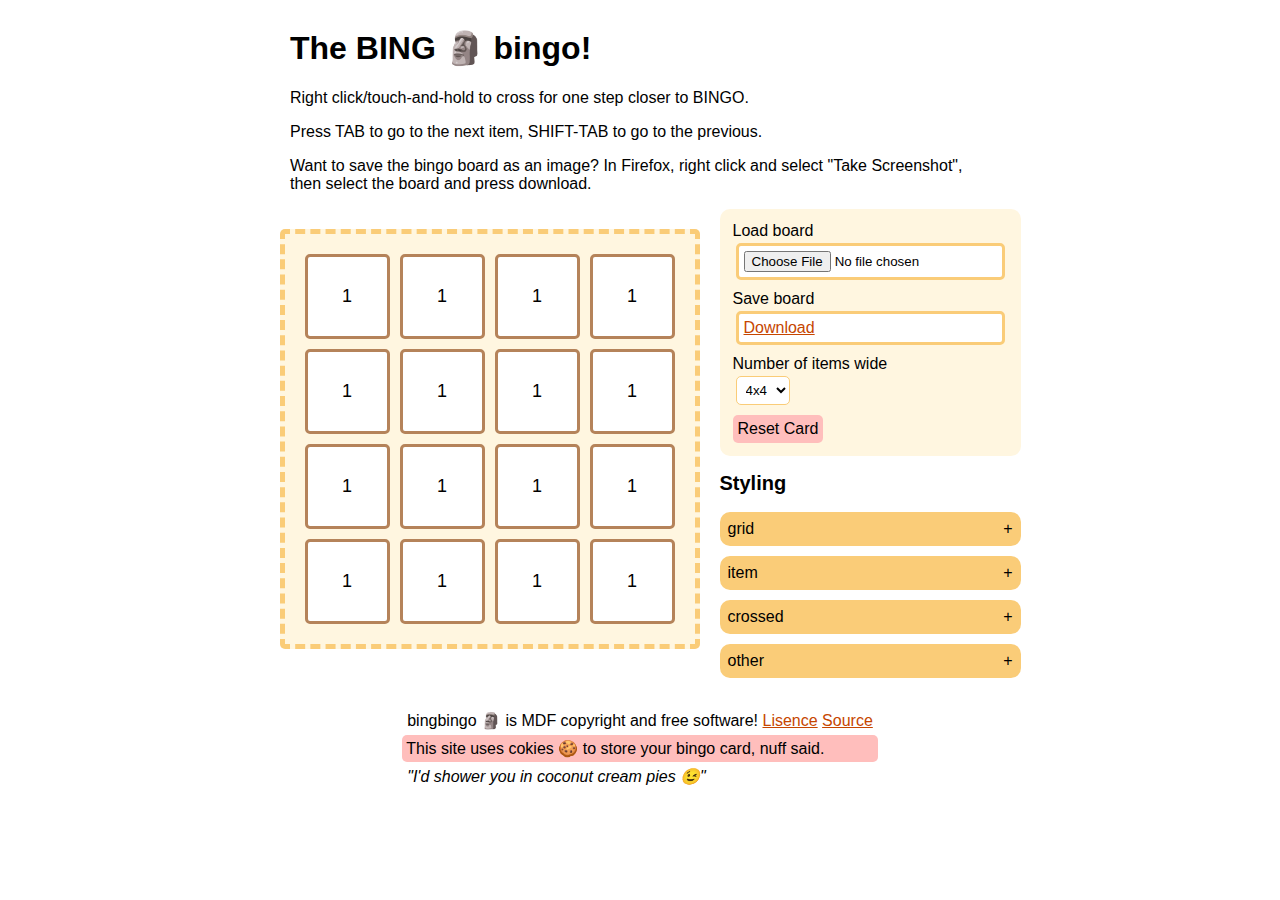
==== public/index.html @ ae093c33 "Reset button and stupid bug fix" ====
<!DOCTYPE html>
<html lang="en-US">
  <head>
    <meta charset="utf-8" name="viewport" content="width=device-width,initial-scale=1" />
    <link rel="stylesheet" href="styles.css">
    <script src="code.js" defer></script>
    <title>🗿 bingbingo</title>
  </head>
    <body>
      <div class="resp-margin">
        <h1>The BING 🗿 bingo!</h1>
        <p>Right click/touch-and-hold to cross for one step closer to BINGO.</p>
        <p>Press TAB to go to the next item, SHIFT-TAB to go to the previous.</p>
        <p>Want to save the bingo board as an image? In Firefox, right click and
        select "Take Screenshot", then select the board and press download.</p>
      </div>
      <div class="card">
        <table class="grid"></table>
        <div class="controls">
          <div class="controls-section-container">
            <label class="control-container">Load board
            <input class="load control" type="file"></label>
            <label class="control-container">Save board
            <a class="save control">Download</a></label>
            <label class="control-container">Number of items wide
            <select class="size control">
              <option value="3">3x3</option>
              <option value="4">4x4</option>
              <option value="5">5x5</option>
              <option value="6">6x6</option>
              <option value="7">7x7</option>
              <option value="8">8x8</option>
            </select></label>
            <button class="reset control-container">Reset Card</button>
          </div>
          <h2>Styling</h2>
          <div class="style-section-container"></div>
          <button class="collapsible style-section-heading">other</button>
          <div class="style-section">
            <label class="control-container">Tolerance <input type="number" class="tolerance control"></label>
          </div>
        </div>
      </div>
      <template class="style-section-template">
        <button class="collapsible style-section-heading">Collapse</button>
        <div class="style-section">
          <label class="control-container">Size <input type="number" class="style pixelSize control"></label>
          <label class="control-container">Padding <input type="number" class="style padding control"></label>
          <label class="control-container">Background color <input type="color" class="style backgroundColor control"></label>
          <label class="control-container">Background image <input type="file" accept="image/*" class="style backgroundImage control"></label>
          <label class="control-container">Font size <input type="number" class="style fontSize control"></label>
          <label class="control-container">Spacing <input type="number" class="style borderSpacing control"></label>
          <label class="control-container">Border color <input type="color" class="style borderColor control"></label>
          <label class="control-container">Border width <input type="number" class="style borderWidth control"></label>
          <label class="control-container">Border radius <input type="number" class="style borderRadius control"></label>
          <label class="control-container">Border style
            <select class="style borderStyle control">
              <option value="solid">solid</option>
              <option value="none">none</option>
              <option value="dotted">dotted</option>
              <option value="dashed">dashed</option>
              <option value="groove">groove</option>
              <option value="double">double</option>
              <option value="inset">inset</option>
              <option value="ridge">ridge</option>
            </select>
          <br></label>
        </div>
      </template>
      <br>
      <footer class="resp-margin">
        <p>
        bingbingo 🗿 is MDF copyright and free software!
        <a href="COPYING">Lisence</a>
        <a href="https://github.com/Rakarake/bingbingo">Source</a>
        </p>
        <div class="cookie-notice">
        This site uses cokies 🍪 to store your bingo card, nuff said.
        </div>
        <p><i>"I'd shower you in coconut cream pies 😉"</i></p>
      </footer>
    </body>
</html>
---- public/styles.css ----
/* Bingo board necesseties */
.grid,.bingo-item,.crossed {
  background-size: 100% 100%;
}
.bingo-text {
  text-align: center;
}

/* General page styling */
body {
  font-family: sans-serif;
  font-size: 12pt;
  display: flex;
  flex-direction: column;
  justify-content: center;
  align-items: center;
}
button {
  font-size: 12pt;
}

.card {
  display: flex;
  flex-wrap: wrap;
  justify-content: center;
}
.grid {
  margin: 20px; /* Optional: Add some spacing between elements */
}

.collapsible {
  cursor: pointer;
  padding: 8px;
  width: 100%;
  border: none;
  text-align: left;
  background-color: #FACC78;
  border-radius: 10px;
}

.controls-section-container {
  background-color: #FFF6E0;
  padding: 3px;
  border-radius: 10px;
}

input,select,.save {
  border-radius: 5px;
  border-style: solid;
  border-color: #FACC78;
  background-color: white;
  padding: 5px;
}

.style-section {
  /* Required for animation */
  max-height: 0;
  overflow: hidden;
  transition: max-height 0.2s ease-out;
  background-color: #FFF6E0;
  border-radius: 0px 0px 10px 10px;
  margin-bottom: 10px;
}

.collapsible:after {
  content: '+';
  float: right;
}

.active {
  border-radius: 10px 10px 0px 0px;
}

.active:after {
  content: "-";
}

a {
  color: #C64600;
}

h2 {
  font-size: 15pt;
}

.control-container {
  display: block;
  margin: 10px;
}

.reset {
  background-color: #ffbebc;
  border-style: none;
  border-radius: 5px;
  padding: 5px;
}
.reset:hover {
  background-color: #ffb1ac;
}
.reset:active {
  background-color: #ff968f;
}

.control {
  display: block;
  margin: 3px;
}

.resp-margin {
  max-width: 700px;
}

footer p {
  margin: 5px;
}

.cookie-notice {
  background-color: #ffbebc;
  border-radius: 5px;
  padding: 4px;
}
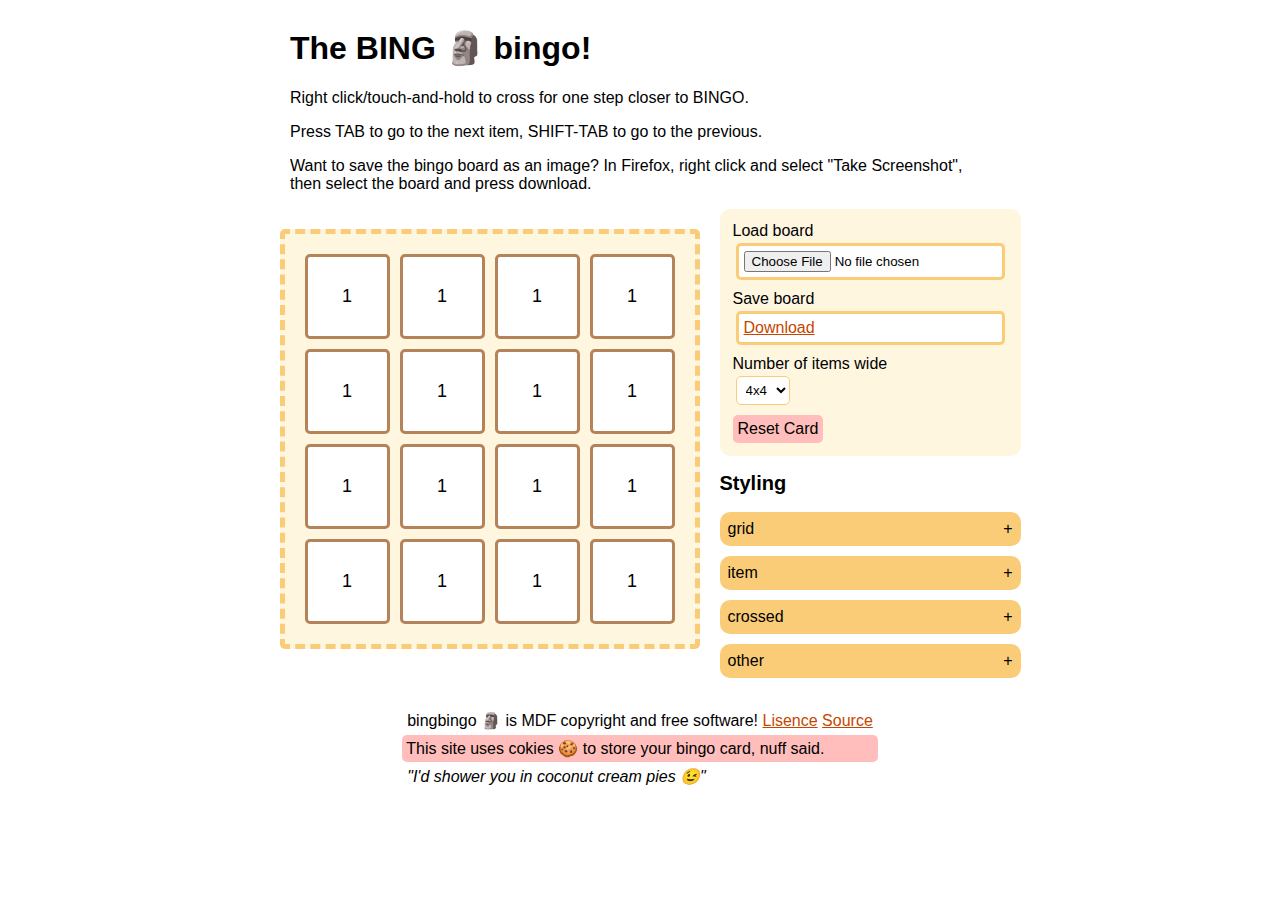
==== commit 4b03f11a: "Refactored, made lists to objects" ====
--- a/public/index.html
+++ b/public/index.html
@@ -49,6 +49,7 @@
           <label class="control-container">Background color <input type="color" class="style backgroundColor control"></label>
           <label class="control-container">Background image <input type="file" accept="image/*" class="style backgroundImage control"></label>
           <label class="control-container">Font size <input type="number" class="style fontSize control"></label>
+          <label class="control-container">Font<input type="file" class="style fontFamily control"></label>
           <label class="control-container">Spacing <input type="number" class="style borderSpacing control"></label>
           <label class="control-container">Border color <input type="color" class="style borderColor control"></label>
           <label class="control-container">Border width <input type="number" class="style borderWidth control"></label>
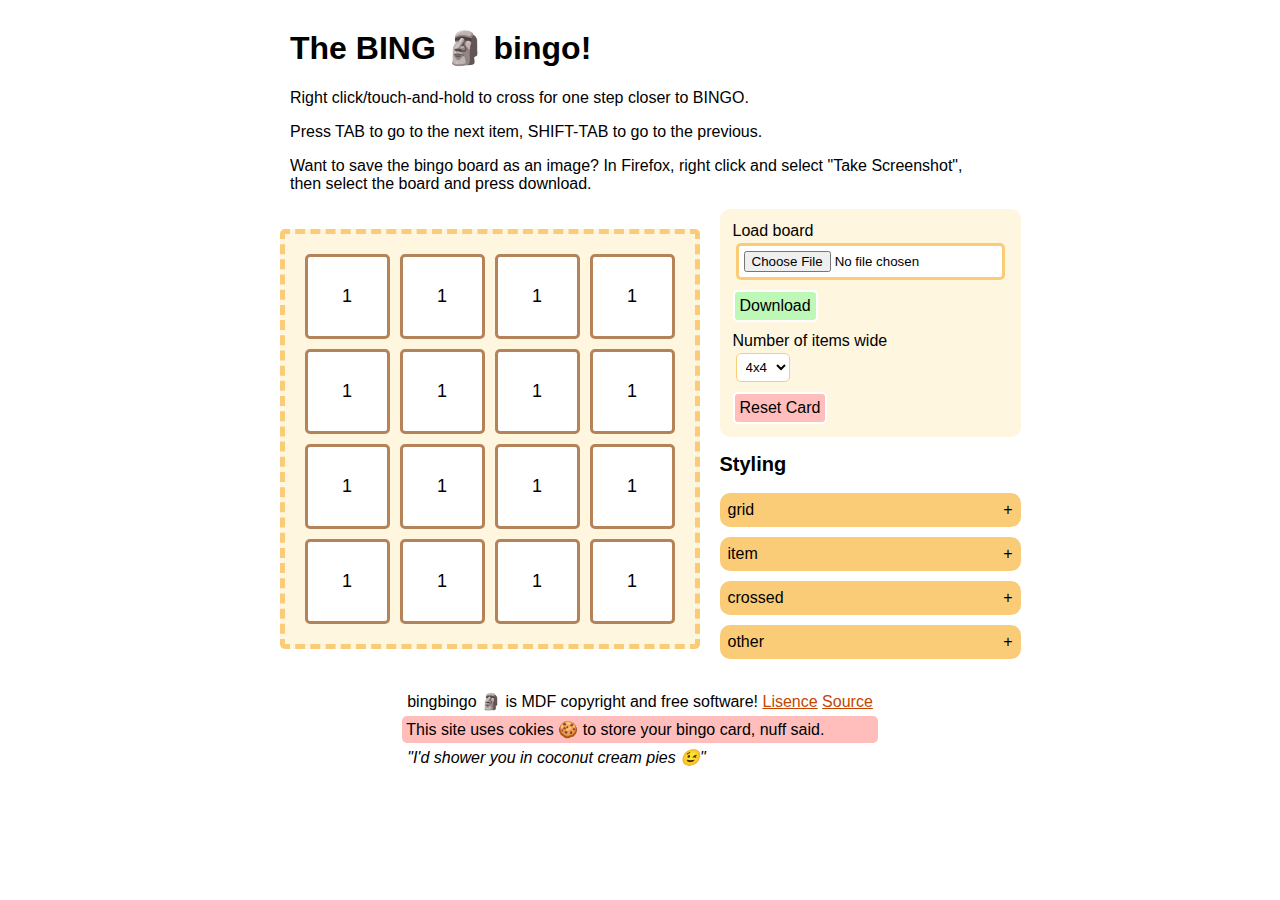
==== commit cd3aee4e: "Made proper download button, fixed performance" ====
--- a/public/index.html
+++ b/public/index.html
@@ -20,8 +20,7 @@
           <div class="controls-section-container">
             <label class="control-container">Load board
             <input class="load control" type="file"></label>
-            <label class="control-container">Save board
-            <a class="save control">Download</a></label>
+            <button class="save control-container">Download</button>
             <label class="control-container">Number of items wide
             <select class="size control">
               <option value="3">3x3</option>
--- a/public/styles.css
+++ b/public/styles.css
@@ -88,17 +88,31 @@
   margin: 10px;
 }
 
+
+button.control-container {
+  border-style: solid;
+  border-color: white;
+  border-radius: 5px;
+  padding: 5px;
+}
+
 .reset {
   background-color: #ffbebc;
-  border-style: none;
-  border-radius: 5px;
-  padding: 5px;
 }
 .reset:hover {
   background-color: #ffb1ac;
 }
 .reset:active {
   background-color: #ff968f;
+}
+.save {
+  background-color: #bef8b7;
+}
+.save:hover {
+  background-color: #acf7a3;
+}
+.save:active {
+  background-color: #84e478;
 }
 
 .control {
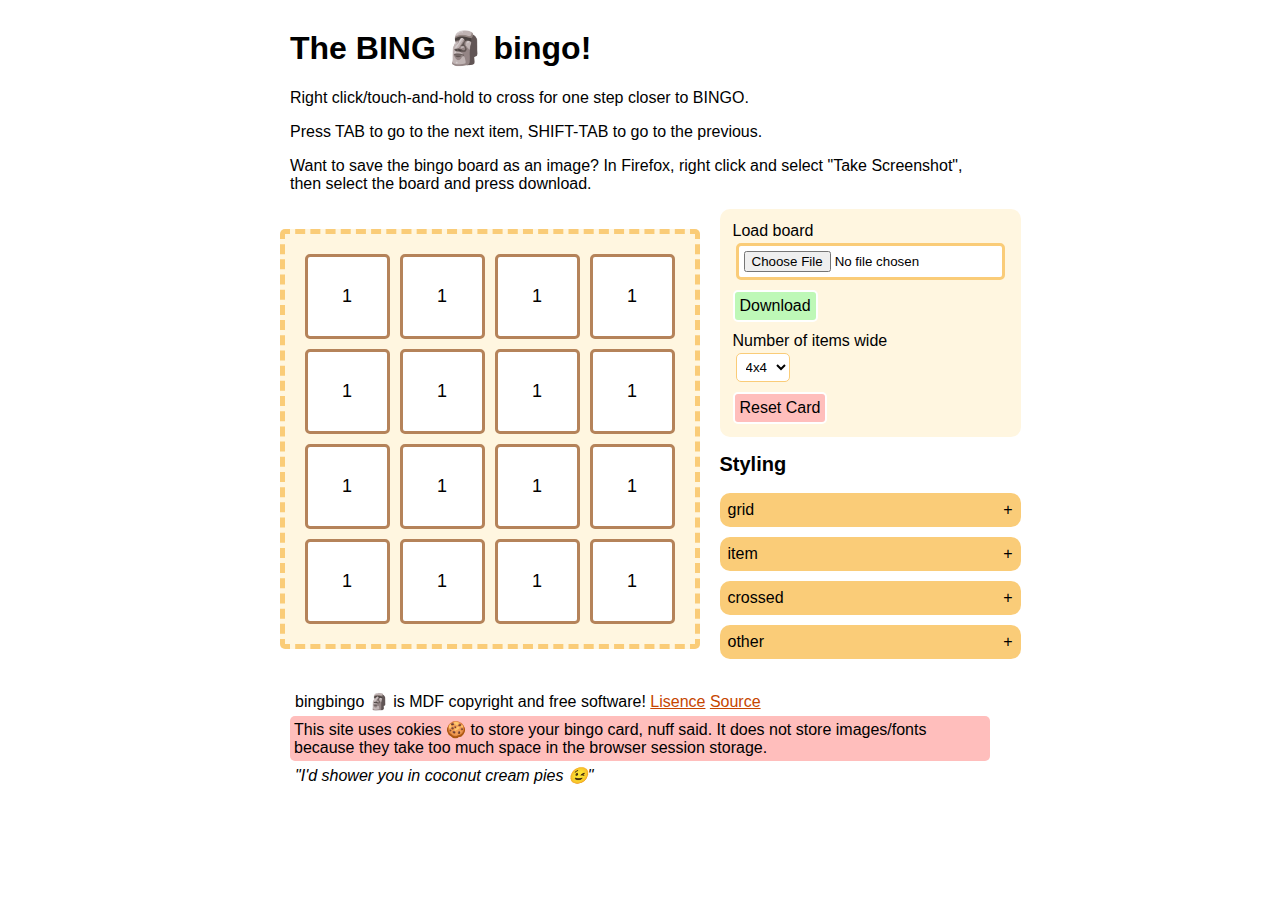
==== commit 77e4c8b1: "Autosaving all but images" ====
--- a/public/index.html
+++ b/public/index.html
@@ -75,7 +75,9 @@
         <a href="https://github.com/Rakarake/bingbingo">Source</a>
         </p>
         <div class="cookie-notice">
-        This site uses cokies 🍪 to store your bingo card, nuff said.
+        This site uses cokies 🍪 to store your bingo card, nuff said. It does not
+        store images/fonts because they take too much space in the browser session
+        storage.
         </div>
         <p><i>"I'd shower you in coconut cream pies 😉"</i></p>
       </footer>
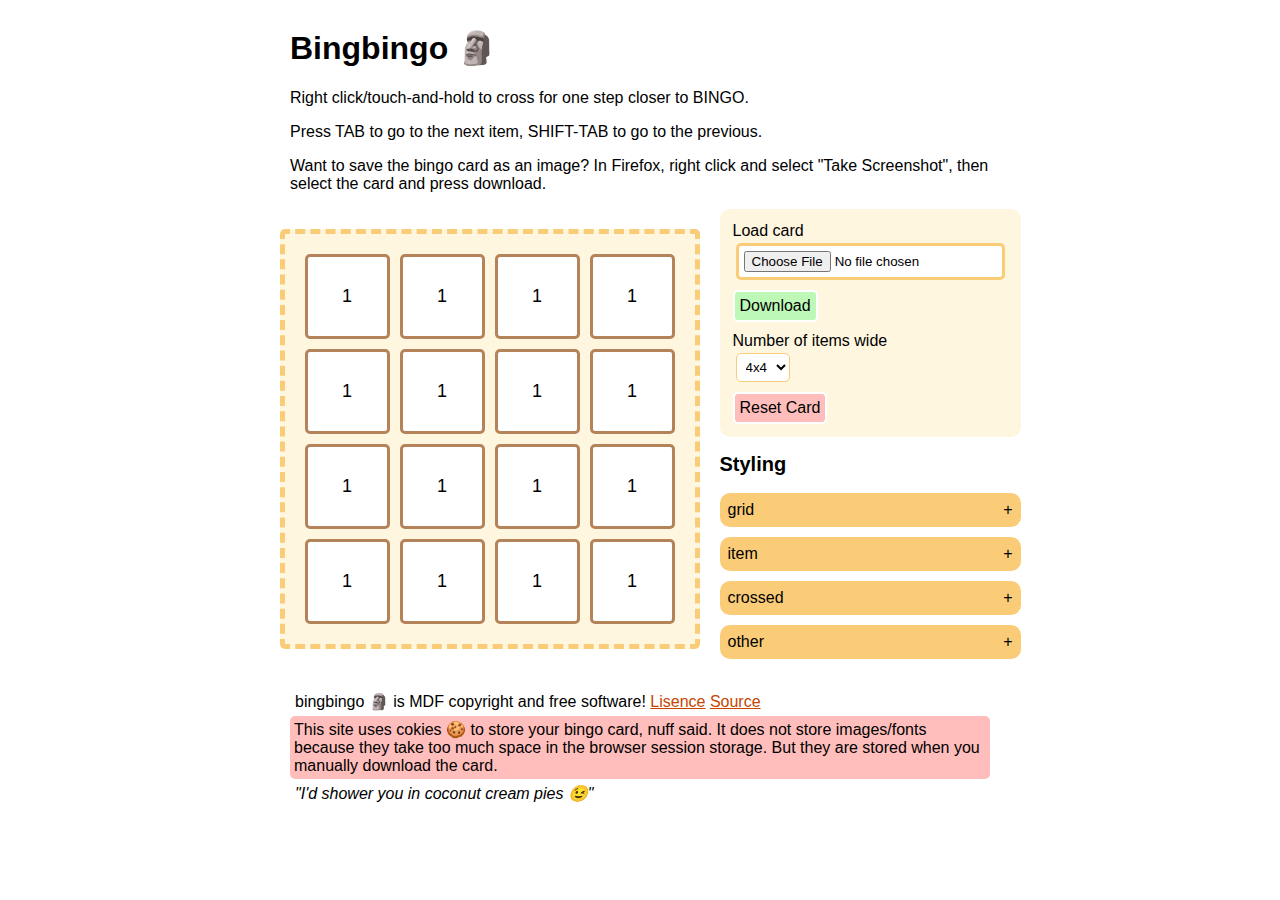
==== commit a15b0c52: "Clear" ====
--- a/public/index.html
+++ b/public/index.html
@@ -8,17 +8,17 @@
   </head>
     <body>
       <div class="resp-margin">
-        <h1>The BING 🗿 bingo!</h1>
+        <h1>Bingbingo 🗿</h1>
         <p>Right click/touch-and-hold to cross for one step closer to BINGO.</p>
         <p>Press TAB to go to the next item, SHIFT-TAB to go to the previous.</p>
-        <p>Want to save the bingo board as an image? In Firefox, right click and
-        select "Take Screenshot", then select the board and press download.</p>
+        <p>Want to save the bingo card as an image? In Firefox, right click and
+        select "Take Screenshot", then select the card and press download.</p>
       </div>
       <div class="card">
         <table class="grid"></table>
         <div class="controls">
           <div class="controls-section-container">
-            <label class="control-container">Load board
+            <label class="control-container">Load card
             <input class="load control" type="file"></label>
             <button class="save control-container">Download</button>
             <label class="control-container">Number of items wide
@@ -77,7 +77,7 @@
         <div class="cookie-notice">
         This site uses cokies 🍪 to store your bingo card, nuff said. It does not
         store images/fonts because they take too much space in the browser session
-        storage.
+        storage. But they are stored when you manually download the card.
         </div>
         <p><i>"I'd shower you in coconut cream pies 😉"</i></p>
       </footer>
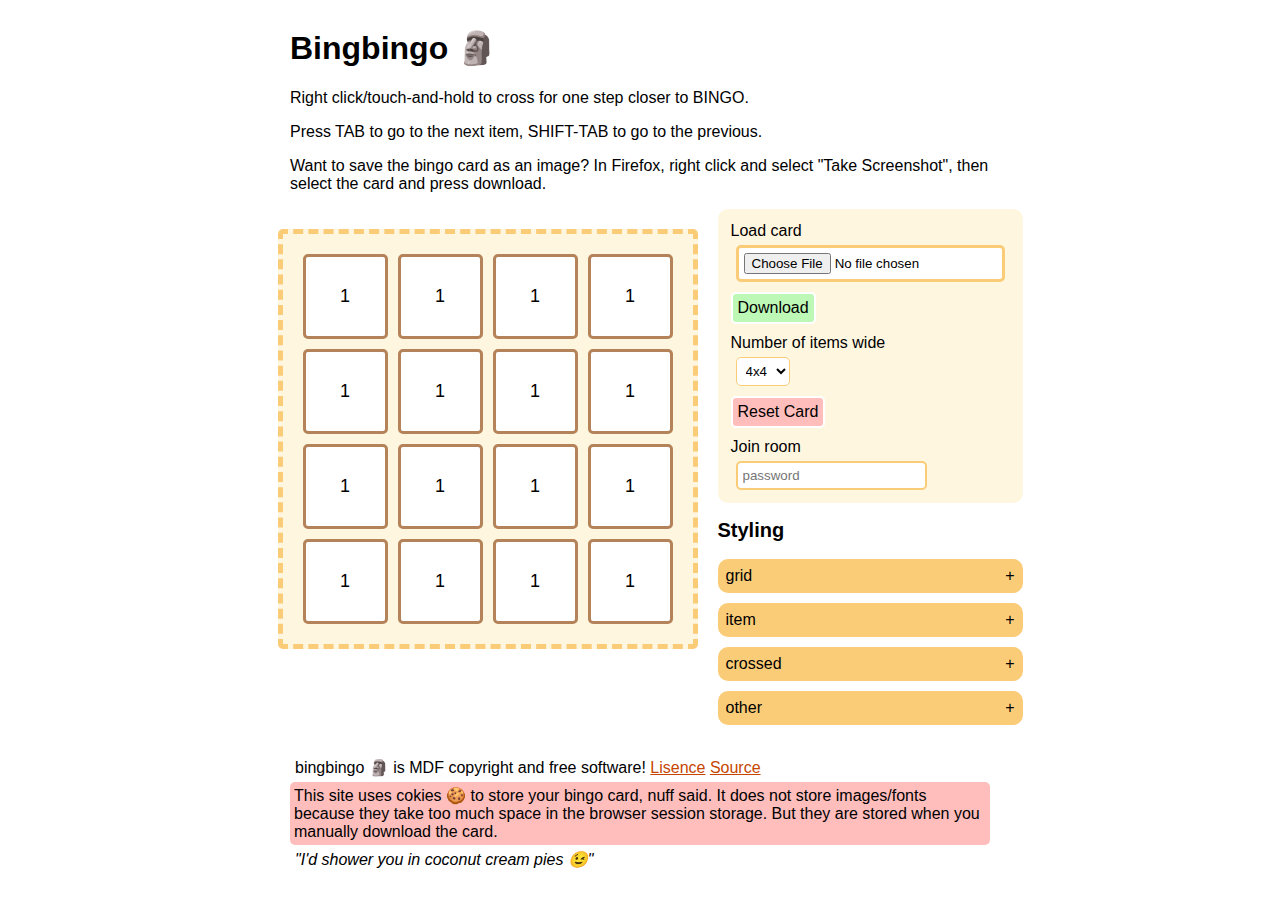
==== commit 9ec20e37: "Fronted to join room" ====
--- a/public/index.html
+++ b/public/index.html
@@ -31,6 +31,10 @@
               <option value="8">8x8</option>
             </select></label>
             <button class="reset control-container">Reset Card</button>
+            <label class="control-container">
+              Join room
+              <input class="join control" type="url" placeholder="password">
+            </label>
           </div>
           <h2>Styling</h2>
           <div class="style-section-container"></div>
--- a/public/styles.css
+++ b/public/styles.css
@@ -117,7 +117,7 @@
 
 .control {
   display: block;
-  margin: 3px;
+  margin: 5px;
 }
 
 .resp-margin {
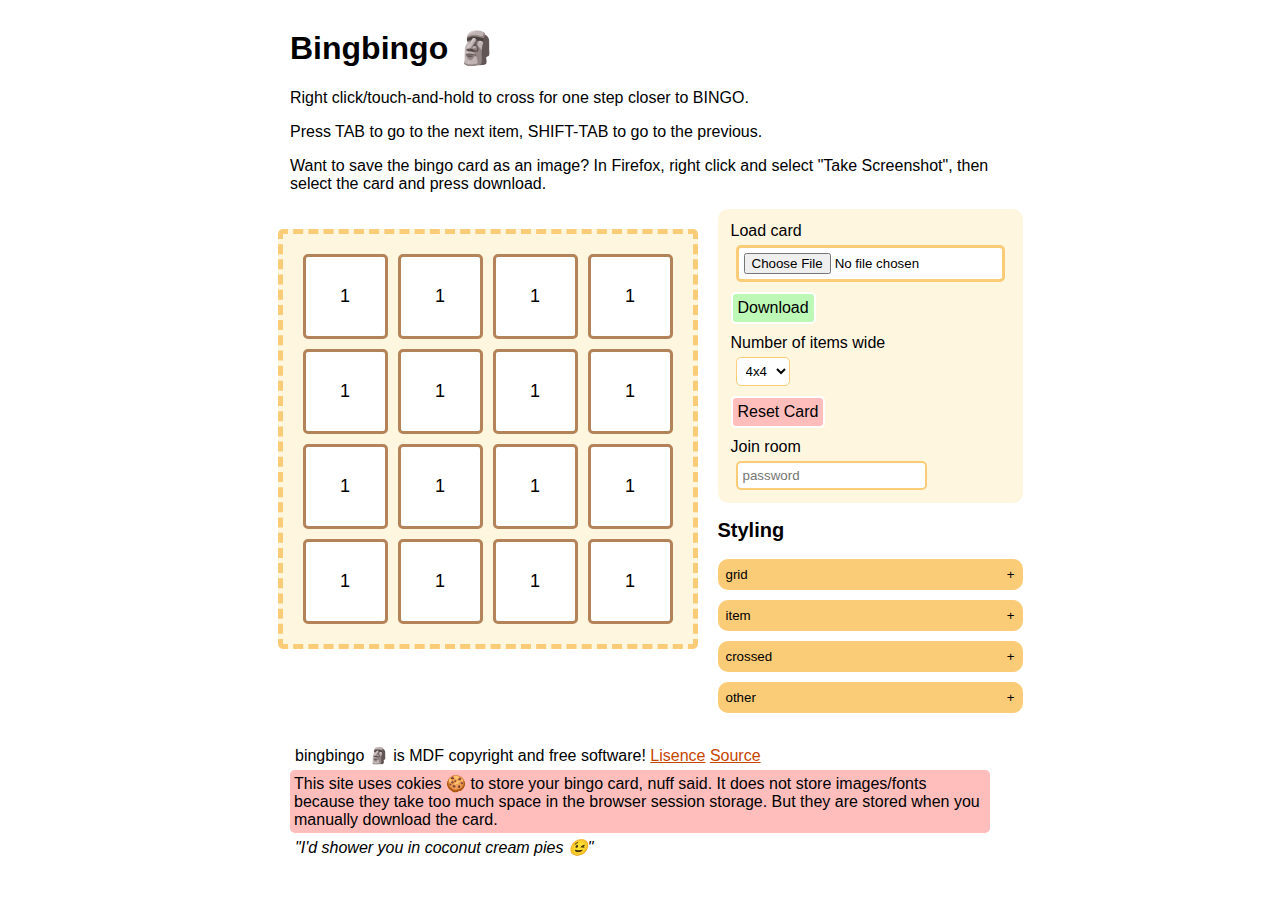
==== commit de57877a: "Kinda ready for backend" ====
--- a/public/index.html
+++ b/public/index.html
@@ -2,7 +2,9 @@
 <html lang="en-US">
   <head>
     <meta charset="utf-8" name="viewport" content="width=device-width,initial-scale=1" />
+    <link rel="stylesheet" href="card.css">
     <link rel="stylesheet" href="styles.css">
+    <script src="card.js" defer></script>
     <script src="code.js" defer></script>
     <title>🗿 bingbingo</title>
   </head>
--- a/public/card.css
+++ b/public/card.css
@@ -0,0 +1,119 @@
+/* Bingo board necesseties */
+.grid,.bingo-item,.crossed {
+  background-size: 100% 100%;
+}
+.bingo-text {
+  text-align: center;
+}
+
+.card {
+  display: flex;
+  flex-wrap: wrap;
+  justify-content: center;
+}
+.grid {
+  margin: 20px; /* Optional: Add some spacing between elements */
+}
+
+.collapsible {
+  cursor: pointer;
+  padding: 8px;
+  width: 100%;
+  border: none;
+  text-align: left;
+  background-color: #FACC78;
+  border-radius: 10px;
+}
+
+.controls-section-container {
+  background-color: #FFF6E0;
+  padding: 3px;
+  border-radius: 10px;
+}
+
+input,select,.save {
+  border-radius: 5px;
+  border-style: solid;
+  border-color: #FACC78;
+  background-color: white;
+  padding: 5px;
+}
+
+.style-section {
+  /* Required for animation */
+  max-height: 0;
+  overflow: hidden;
+  transition: max-height 0.2s ease-out;
+  background-color: #FFF6E0;
+  border-radius: 0px 0px 10px 10px;
+  margin-bottom: 10px;
+}
+
+.collapsible:after {
+  content: '+';
+  float: right;
+}
+
+.active {
+  border-radius: 10px 10px 0px 0px;
+}
+
+.active:after {
+  content: "-";
+}
+
+a {
+  color: #C64600;
+}
+
+h2 {
+  font-size: 15pt;
+}
+
+.control-container {
+  display: block;
+  margin: 10px;
+}
+
+button.control-container {
+  font-size: 12pt;
+  border-style: solid;
+  border-color: white;
+  border-radius: 5px;
+  padding: 5px;
+}
+
+.reset {
+  background-color: #ffbebc;
+}
+.reset:hover {
+  background-color: #ffb1ac;
+}
+.reset:active {
+  background-color: #ff968f;
+}
+.save {
+  background-color: #bef8b7;
+}
+.save:hover {
+  background-color: #acf7a3;
+}
+.save:active {
+  background-color: #84e478;
+}
+
+.control {
+  display: block;
+  margin: 5px;
+}
+
+.resp-margin {
+  max-width: 700px;
+}
+
+.cookie-notice {
+  background-color: #ffbebc;
+  border-radius: 5px;
+  padding: 4px;
+}
+
--- a/public/styles.css
+++ b/public/styles.css
@@ -1,11 +1,3 @@
-/* Bingo board necesseties */
-.grid,.bingo-item,.crossed {
-  background-size: 100% 100%;
-}
-.bingo-text {
-  text-align: center;
-}
-
 /* General page styling */
 body {
   font-family: sans-serif;
@@ -15,122 +7,8 @@
   justify-content: center;
   align-items: center;
 }
-button {
-  font-size: 12pt;
-}
-
-.card {
-  display: flex;
-  flex-wrap: wrap;
-  justify-content: center;
-}
-.grid {
-  margin: 20px; /* Optional: Add some spacing between elements */
-}
-
-.collapsible {
-  cursor: pointer;
-  padding: 8px;
-  width: 100%;
-  border: none;
-  text-align: left;
-  background-color: #FACC78;
-  border-radius: 10px;
-}
-
-.controls-section-container {
-  background-color: #FFF6E0;
-  padding: 3px;
-  border-radius: 10px;
-}
-
-input,select,.save {
-  border-radius: 5px;
-  border-style: solid;
-  border-color: #FACC78;
-  background-color: white;
-  padding: 5px;
-}
-
-.style-section {
-  /* Required for animation */
-  max-height: 0;
-  overflow: hidden;
-  transition: max-height 0.2s ease-out;
-  background-color: #FFF6E0;
-  border-radius: 0px 0px 10px 10px;
-  margin-bottom: 10px;
-}
-
-.collapsible:after {
-  content: '+';
-  float: right;
-}
-
-.active {
-  border-radius: 10px 10px 0px 0px;
-}
-
-.active:after {
-  content: "-";
-}
-
-a {
-  color: #C64600;
-}
-
-h2 {
-  font-size: 15pt;
-}
-
-.control-container {
-  display: block;
-  margin: 10px;
-}
-
-
-button.control-container {
-  border-style: solid;
-  border-color: white;
-  border-radius: 5px;
-  padding: 5px;
-}
-
-.reset {
-  background-color: #ffbebc;
-}
-.reset:hover {
-  background-color: #ffb1ac;
-}
-.reset:active {
-  background-color: #ff968f;
-}
-.save {
-  background-color: #bef8b7;
-}
-.save:hover {
-  background-color: #acf7a3;
-}
-.save:active {
-  background-color: #84e478;
-}
-
-.control {
-  display: block;
-  margin: 5px;
-}
-
-.resp-margin {
-  max-width: 700px;
-}
 
 footer p {
   margin: 5px;
 }
 
-.cookie-notice {
-  background-color: #ffbebc;
-  border-radius: 5px;
-  padding: 4px;
-}
-
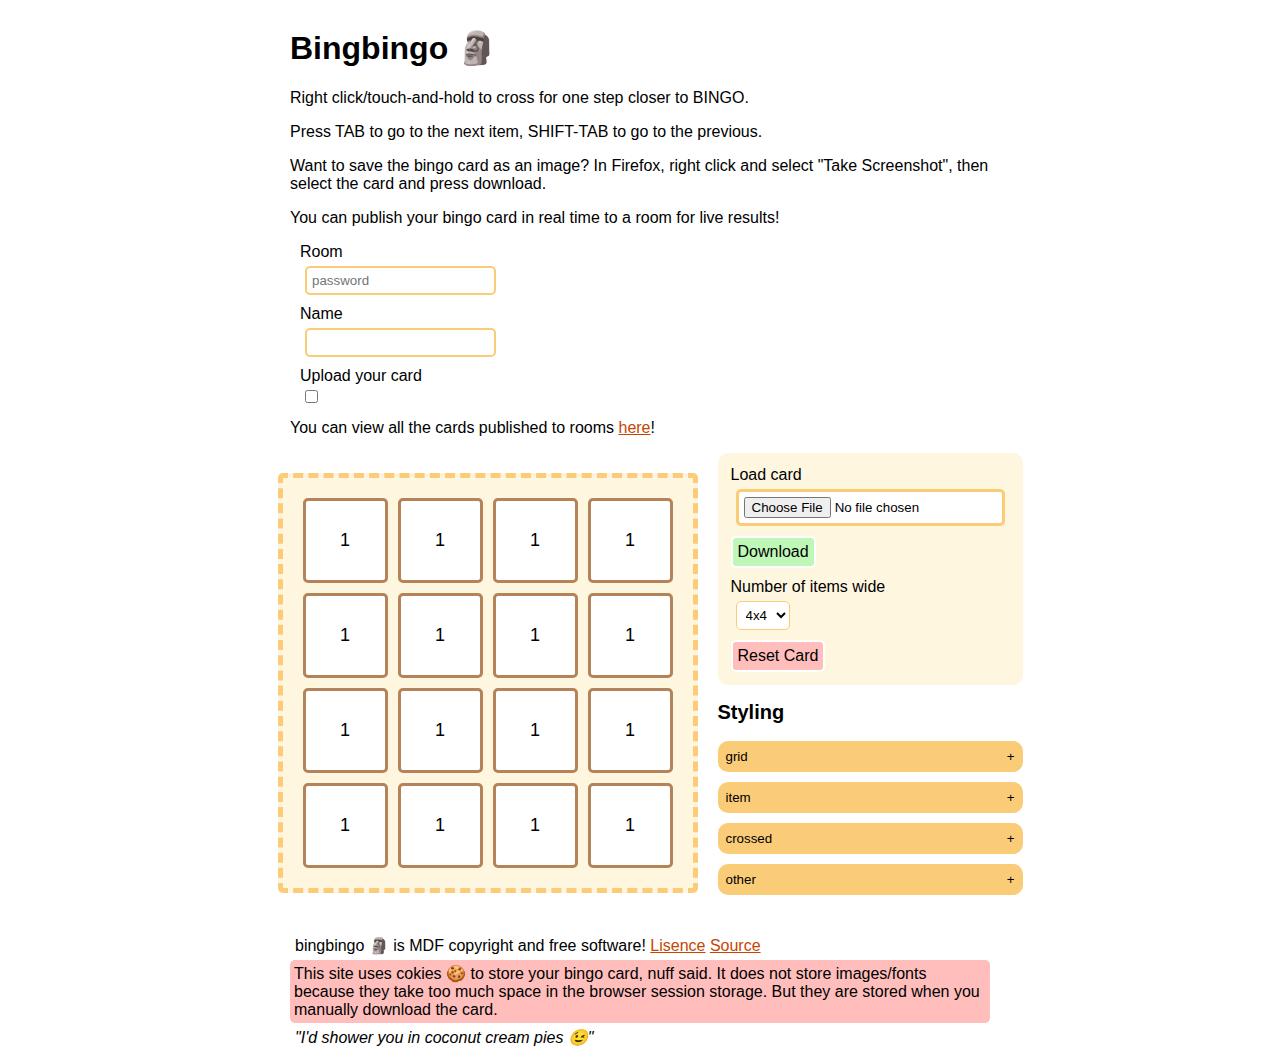
==== commit e3acfac0: "WIP api" ====
--- a/public/index.html
+++ b/public/index.html
@@ -2,6 +2,7 @@
 <html lang="en-US">
   <head>
     <meta charset="utf-8" name="viewport" content="width=device-width,initial-scale=1" />
+    <link rel="icon" type="image/png" href='icon.png' />
     <link rel="stylesheet" href="card.css">
     <link rel="stylesheet" href="styles.css">
     <script src="card.js" defer></script>
@@ -15,6 +16,21 @@
         <p>Press TAB to go to the next item, SHIFT-TAB to go to the previous.</p>
         <p>Want to save the bingo card as an image? In Firefox, right click and
         select "Take Screenshot", then select the card and press download.</p>
+        <p>You can publish your bingo card in real time to a room for live results!</p>
+        <label class="control-container">
+          Room
+          <input class="join-password control" type="url" placeholder="password">
+        </label>
+        <label class="control-container">
+          Name
+          <input class="join-name control" type="url">
+        </label>
+        <label class="control-container">
+          Upload your card
+          <input class="join-confirm control" type="checkbox">
+        </label>
+        <p>You can view all the cards published to rooms <a href="host/">here</a>!</p>
+        <p>
       </div>
       <div class="card">
         <table class="grid"></table>
@@ -33,10 +49,6 @@
               <option value="8">8x8</option>
             </select></label>
             <button class="reset control-container">Reset Card</button>
-            <label class="control-container">
-              Join room
-              <input class="join control" type="url" placeholder="password">
-            </label>
           </div>
           <h2>Styling</h2>
           <div class="style-section-container"></div>
